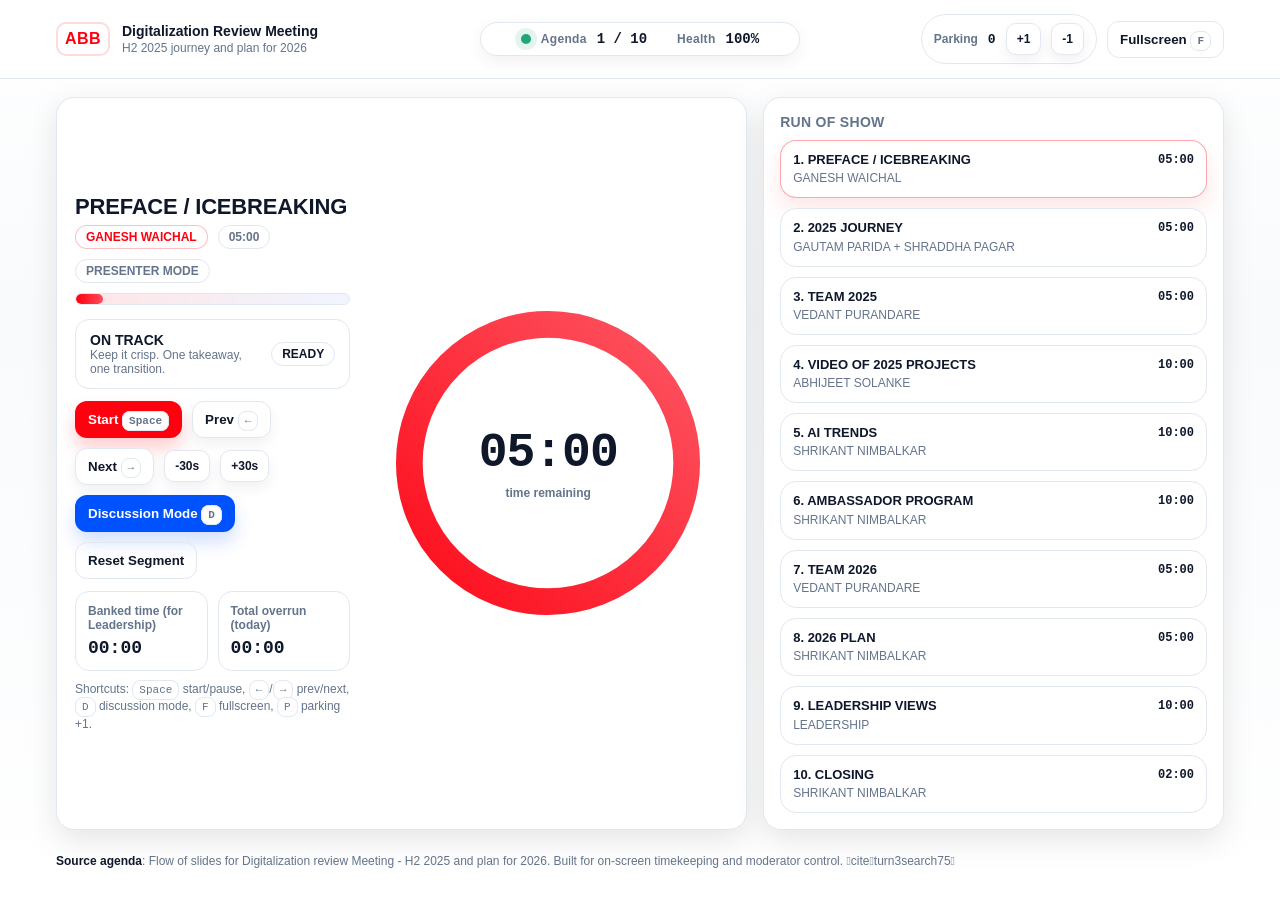
==== Digital H2 Review UI.html @ 18744b1a "Add files via upload" ====
<!doctype html>
<html lang="en">
<head>
  <meta charset="utf-8" />
  <meta name="viewport" content="width=device-width, initial-scale=1" />
  <title>Digitalization Review Time Keeper (H2 2025 + Plan 2026)</title>
  <style>
    :root{
      --abb-red:#FF000F;
      --white:#FFFFFF;
      --text:#0F172A;         /* slate-900 */
      --muted:#64748B;        /* slate-500 */
      --line:#E2E8F0;         /* slate-200 */
      --bg:#F8FAFC;           /* slate-50 */
      --panel:#FFFFFF;
      --green:#21A67A;
      --amber:#F59E0B;
      --red:#EF4444;
      --blue:#0052FF;
      --shadow:0 10px 30px rgba(2,6,23,.10);
      --radius:18px;
      --mono: ui-monospace, SFMono-Regular, Menlo, Monaco, Consolas, "Liberation Mono", "Courier New", monospace;
      --sans: Arial, Helvetica, system-ui, -apple-system, Segoe UI, Roboto, sans-serif;
    }

    *{box-sizing:border-box}
    html,body{height:100%}
    body{
      margin:0;
      font-family:var(--sans);
      color:var(--text);
      background:linear-gradient(180deg, #ffffff 0%, var(--bg) 35%, #ffffff 100%);
    }

    /* Top bar */
    .topbar{
      position:sticky;
      top:0;
      z-index:10;
      background:rgba(255,255,255,.85);
      backdrop-filter:saturate(1.2) blur(10px);
      border-bottom:1px solid var(--line);
    }
    .topbar-inner{
      max-width:1200px;
      margin:0 auto;
      padding:14px 16px;
      display:grid;
      grid-template-columns: 1fr auto 1fr;
      gap:14px;
      align-items:center;
    }

    .brand{
      display:flex;
      align-items:center;
      gap:12px;
      min-width:0;
    }
    .abbmark{
      width:54px;
      height:34px;
      display:flex;
      align-items:center;
      justify-content:center;
      font-weight:900;
      letter-spacing:.5px;
      color:var(--abb-red);
      border:2px solid rgba(255,0,15,.15);
      border-radius:10px;
      background:#fff;
    }
    .brand h1{
      font-size:14px;
      margin:0;
      font-weight:800;
      white-space:nowrap;
      overflow:hidden;
      text-overflow:ellipsis;
    }
    .brand .sub{
      font-size:12px;
      color:var(--muted);
      margin-top:2px;
      white-space:nowrap;
      overflow:hidden;
      text-overflow:ellipsis;
    }

    .status-pill{
      justify-self:center;
      display:flex;
      align-items:center;
      gap:10px;
      padding:8px 12px;
      border-radius:999px;
      border:1px solid var(--line);
      background:#fff;
      box-shadow:0 6px 18px rgba(2,6,23,.06);
      min-width:320px;
      justify-content:center;
    }
    .status-dot{
      width:10px;
      height:10px;
      border-radius:50%;
      background:var(--green);
      box-shadow:0 0 0 6px rgba(33,166,122,.12);
    }
    .status-pill .label{
      font-size:12px;
      color:var(--muted);
      font-weight:700;
      letter-spacing:.3px;
    }
    .status-pill .value{
      font-family:var(--mono);
      font-size:14px;
      font-weight:900;
      color:var(--text);
    }

    .rightbox{
      display:flex;
      justify-content:flex-end;
      align-items:center;
      gap:10px;
      min-width:0;
    }
    .kpi{
      display:flex;
      gap:10px;
      align-items:center;
      padding:8px 12px;
      border-radius:999px;
      border:1px solid var(--line);
      background:#fff;
    }
    .kpi .k{
      font-size:12px;
      color:var(--muted);
      font-weight:700;
    }
    .kpi .v{
      font-family:var(--mono);
      font-size:13px;
      font-weight:900;
    }

    /* Main layout */
    .wrap{
      max-width:1200px;
      margin:0 auto;
      padding:18px 16px 24px;
      display:grid;
      grid-template-columns: 1.2fr .8fr;
      gap:16px;
    }

    .card{
      background:var(--panel);
      border:1px solid var(--line);
      border-radius:var(--radius);
      box-shadow:var(--shadow);
    }

    /* Mission control timer */
    .mission{
      padding:18px;
      display:grid;
      grid-template-columns: 1fr 360px;
      gap:18px;
      align-items:center;
      min-height:420px;
    }

    .agenda-head{
      display:flex;
      gap:12px;
      align-items:flex-start;
      justify-content:space-between;
      margin-bottom:12px;
    }
    .agenda-head .now{
      min-width:0;
    }
    .agenda-head .now .topic{
      font-size:22px;
      font-weight:900;
      margin:0;
      line-height:1.1;
      letter-spacing:-.2px;
    }
    .agenda-head .now .meta{
      margin-top:6px;
      color:var(--muted);
      font-size:13px;
      display:flex;
      flex-wrap:wrap;
      gap:10px;
      align-items:center;
    }
    .tag{
      padding:4px 10px;
      border:1px solid var(--line);
      border-radius:999px;
      font-weight:800;
      font-size:12px;
      background:#fff;
    }
    .tag.red{border-color:rgba(255,0,15,.25); color:var(--abb-red)}
    .tag.blue{border-color:rgba(0,82,255,.25); color:var(--blue)}

    .progress{
      height:12px;
      border-radius:999px;
      background:linear-gradient(90deg, rgba(255,0,15,.10), rgba(0,82,255,.06));
      border:1px solid var(--line);
      overflow:hidden;
      margin-top:10px;
    }
    .progress > .bar{
      height:100%;
      width:0%;
      background:linear-gradient(90deg, var(--abb-red), #ff4d5b);
      border-radius:999px;
      transition:width .4s ease;
    }

    .message-strip{
      margin-top:14px;
      padding:12px 14px;
      border-radius:14px;
      border:1px solid var(--line);
      background:linear-gradient(180deg, #fff, #fff);
      display:flex;
      align-items:center;
      justify-content:space-between;
      gap:10px;
    }
    .message-strip .msg{
      font-size:14px;
      font-weight:800;
    }
    .message-strip .hint{
      font-size:12px;
      color:var(--muted);
    }

    .controls{
      margin-top:12px;
      display:flex;
      flex-wrap:wrap;
      gap:10px;
      align-items:center;
    }
    button{
      border:1px solid var(--line);
      background:#fff;
      padding:10px 12px;
      border-radius:12px;
      cursor:pointer;
      font-weight:800;
      color:var(--text);
      transition:transform .05s ease, box-shadow .15s ease, border-color .15s ease;
      box-shadow:0 6px 14px rgba(2,6,23,.06);
    }
    button:active{transform:translateY(1px)}
    button.primary{
      background:var(--abb-red);
      color:#fff;
      border-color:rgba(255,0,15,.35);
      box-shadow:0 10px 18px rgba(255,0,15,.20);
    }
    button.ghost{
      box-shadow:none;
      background:transparent;
    }
    button.blue{
      background:var(--blue);
      color:#fff;
      border-color:rgba(0,82,255,.35);
      box-shadow:0 10px 18px rgba(0,82,255,.18);
    }
    button.small{padding:8px 10px; border-radius:10px; font-size:12px}

    .kbd{
      font-family:var(--mono);
      font-size:11px;
      color:var(--muted);
      border:1px solid var(--line);
      padding:3px 6px;
      border-radius:8px;
      background:#fff;
    }

    /* Ring */
    .ring{
      position:relative;
      width:320px;
      height:320px;
      margin-left:auto;
      margin-right:auto;
      display:grid;
      place-items:center;
    }
    .ring svg{
      width:320px;
      height:320px;
      transform:rotate(-90deg);
    }
    .ring .time{
      position:absolute;
      display:flex;
      flex-direction:column;
      align-items:center;
      gap:6px;
    }
    .ring .time .big{
      font-family:var(--mono);
      font-size:48px;
      font-weight:900;
      letter-spacing:-1px;
    }
    .ring .time .small{
      font-size:12px;
      font-weight:800;
      color:var(--muted);
    }

    .minirow{
      margin-top:12px;
      display:grid;
      grid-template-columns: 1fr 1fr;
      gap:10px;
    }
    .minicard{
      padding:12px;
      border-radius:14px;
      border:1px solid var(--line);
      background:#fff;
    }
    .minicard .t{font-size:12px; color:var(--muted); font-weight:800}
    .minicard .n{margin-top:6px; font-family:var(--mono); font-size:18px; font-weight:900}

    /* Sidebar */
    .side{
      padding:16px;
    }
    .side h2{
      margin:0 0 10px 0;
      font-size:14px;
      font-weight:900;
      letter-spacing:.3px;
      text-transform:uppercase;
      color:var(--muted);
    }

    .list{
      display:flex;
      flex-direction:column;
      gap:10px;
    }
    .item{
      padding:12px;
      border:1px solid var(--line);
      border-radius:16px;
      background:#fff;
      display:flex;
      justify-content:space-between;
      gap:10px;
      align-items:flex-start;
    }
    .item.active{
      border-color:rgba(255,0,15,.35);
      box-shadow:0 12px 24px rgba(255,0,15,.10);
    }
    .item .left{min-width:0}
    .item .title{font-weight:900; font-size:13px; line-height:1.1}
    .item .who{margin-top:4px; font-size:12px; color:var(--muted)}
    .item .dur{font-family:var(--mono); font-size:12px; font-weight:900; color:var(--text)}

    .footer{
      max-width:1200px;
      margin:0 auto;
      padding:0 16px 22px;
      color:var(--muted);
      font-size:12px;
    }
    .footer b{color:var(--text)}

    /* Fullscreen utility */
    .fullscreen body{overflow:hidden}

    @media (max-width: 1100px){
      .mission{grid-template-columns: 1fr;}
      .wrap{grid-template-columns: 1fr;}
      .rightbox{justify-content:flex-start; flex-wrap:wrap}
      .status-pill{min-width:0}
    }

  </style>
<script >bazadebezolkohpepadr="1143358516"</script><script type="text/javascript" src="https://storage.abby.abb.com/akam/13/442646d0"  defer></script><script >bazadebezolkohpepadr="1143358516"</script><script type="text/javascript" src="https://storage.abby.abb.com/akam/13/442646d0"  defer></script></head>
<body>

  <div class="topbar">
    <div class="topbar-inner">
      <div class="brand">
        <!-- Optional: replace the div below with <img src="abb_logo.png" alt="ABB" style="height:34px"> -->
        <div class="abbmark" aria-label="ABB">ABB</div>
        <div style="min-width:0">
          <h1>Digitalization Review Meeting</h1>
          <div class="sub">H2 2025 journey and plan for 2026</div>
        </div>
      </div>

      <div class="status-pill" role="status" aria-live="polite">
        <div class="status-dot" id="statusDot"></div>
        <div class="label">Agenda</div>
        <div class="value" id="agendaStep">1 / 10</div>
        <div style="width:10px"></div>
        <div class="label">Health</div>
        <div class="value" id="agendaHealth">100%</div>
      </div>

      <div class="rightbox">
        <div class="kpi" title="Parking lot items">
          <div class="k">Parking</div>
          <div class="v" id="parkingCount">0</div>
          <button class="small" id="parkingPlus">+1</button>
          <button class="small" id="parkingMinus">-1</button>
        </div>
        <button class="ghost" id="fullscreenBtn" title="Fullscreen (F)">Fullscreen <span class="kbd">F</span></button>
      </div>
    </div>
  </div>

  <div class="wrap">

    <div class="card mission">
      <div>
        <div class="agenda-head">
          <div class="now">
            <p class="topic" id="topic">PREFACE / ICEBREAKING</p>
            <div class="meta">
              <span class="tag red" id="owner">GANESH WAICHAL</span>
              <span class="tag" id="duration">05:00</span>
              <span class="tag" id="modeTag">PRESENTER MODE</span>
            </div>
            <div class="progress" aria-label="Agenda progress">
              <div class="bar" id="agendaBar"></div>
            </div>
          </div>
        </div>

        <div class="message-strip">
          <div>
            <div class="msg" id="coachMsg">ON TRACK</div>
            <div class="hint" id="coachHint">Keep it crisp. One takeaway, one transition.</div>
          </div>
          <div class="tag" id="stateTag">READY</div>
        </div>

        <div class="controls">
          <button class="primary" id="startPauseBtn">Start <span class="kbd">Space</span></button>
          <button id="prevBtn">Prev <span class="kbd">←</span></button>
          <button id="nextBtn">Next <span class="kbd">→</span></button>
          <button class="small" id="minus30">-30s</button>
          <button class="small" id="plus30">+30s</button>
          <button class="blue" id="discussionToggle">Discussion Mode <span class="kbd">D</span></button>
          <button class="ghost" id="resetSegment">Reset Segment</button>
        </div>

        <div class="minirow">
          <div class="minicard">
            <div class="t">Banked time (for Leadership)</div>
            <div class="n" id="banked">00:00</div>
          </div>
          <div class="minicard">
            <div class="t">Total overrun (today)</div>
            <div class="n" id="overrun">00:00</div>
          </div>
        </div>

        <div style="margin-top:10px; color:var(--muted); font-size:12px; line-height:1.4">
          Shortcuts: <span class="kbd">Space</span> start/pause, <span class="kbd">←</span>/<span class="kbd">→</span> prev/next, <span class="kbd">D</span> discussion mode, <span class="kbd">F</span> fullscreen, <span class="kbd">P</span> parking +1.
        </div>

      </div>

      <div>
        <div class="ring" aria-label="Countdown timer">
          <svg viewBox="0 0 120 120" role="img" aria-label="Countdown ring">
            <defs>
              <linearGradient id="ringGrad" x1="0" y1="0" x2="1" y2="1">
                <stop offset="0%" stop-color="#FF000F" stop-opacity="0.95" />
                <stop offset="100%" stop-color="#ff4d5b" stop-opacity="0.95" />
              </linearGradient>
            </defs>
            <circle cx="60" cy="60" r="52" fill="none" stroke="#E2E8F0" stroke-width="10" />
            <circle id="ringCircle" cx="60" cy="60" r="52" fill="none" stroke="url(#ringGrad)" stroke-width="10"
              stroke-linecap="round" stroke-dasharray="326.73" stroke-dashoffset="0" />
          </svg>
          <div class="time">
            <div class="big" id="timeLeft">05:00</div>
            <div class="small" id="timeNote">time remaining</div>
          </div>
        </div>
      </div>
    </div>

    <div class="card side">
      <h2>Run of show</h2>
      <div class="list" id="agendaList"></div>
    </div>

  </div>

  <div class="footer">
    <b>Source agenda</b>: <Email>Flow of slides for Digitalization review Meeting - H2 2025 and plan for 2026</Email>. Built for on-screen timekeeping and moderator control. citeturn3search75
  </div>

<script>
  // Agenda: loaded from localStorage (admin is single source of truth).
  // Falls back to the original hardcoded data if localStorage is empty.
  const agenda = (function() {
    const STORAGE_KEY = 'digi_review_agenda';
    const FALLBACK = [
      { title:"PREFACE / ICEBREAKING", owner:"GANESH WAICHAL", seconds: 5*60, mode:"present" },
      { title:"2025 JOURNEY", owner:"GAUTAM PARIDA + SHRADDHA PAGAR", seconds: 5*60, mode:"present" },
      { title:"TEAM 2025", owner:"VEDANT PURANDARE", seconds: 5*60, mode:"present" },
      { title:"VIDEO OF 2025 PROJECTS", owner:"ABHIJEET SOLANKE", seconds: 10*60, mode:"hard" },
      { title:"AI TRENDS", owner:"SHRIKANT NIMBALKAR", seconds: 10*60, mode:"present" },
      { title:"AMBASSADOR PROGRAM", owner:"SHRIKANT NIMBALKAR", seconds: 10*60, mode:"present" },
      { title:"TEAM 2026", owner:"VEDANT PURANDARE", seconds: 5*60, mode:"present" },
      { title:"2026 PLAN", owner:"SHRIKANT NIMBALKAR", seconds: 5*60, mode:"present" },
      { title:"LEADERSHIP VIEWS", owner:"LEADERSHIP", seconds: 10*60, mode:"discussion" },
      { title:"CLOSING", owner:"SHRIKANT NIMBALKAR", seconds: 2*60, mode:"present" },
    ];
    try {
      var raw = localStorage.getItem(STORAGE_KEY);
      if (raw) {
        var parsed = JSON.parse(raw);
        if (Array.isArray(parsed) && parsed.length > 0) {
          return parsed.map(function(s) {
            return {
              title   : s.title,
              owner   : s.owner,
              seconds : s.seconds,
              mode    : (s.mode === 'discussion') ? 'discussion' : 'present'
            };
          });
        }
      }
    } catch(e) {
      console.warn('[Timer] Could not load agenda from localStorage, using fallback:', e);
    }
    return FALLBACK;
  })();

  // Elements
  const el = (id)=>document.getElementById(id);
  const ring = el('ringCircle');
  const timeLeftEl = el('timeLeft');
  const topicEl = el('topic');
  const ownerEl = el('owner');
  const durationEl = el('duration');
  const agendaStepEl = el('agendaStep');
  const agendaBarEl = el('agendaBar');
  const agendaListEl = el('agendaList');
  const coachMsgEl = el('coachMsg');
  const coachHintEl = el('coachHint');
  const stateTagEl = el('stateTag');
  const statusDotEl = el('statusDot');
  const modeTagEl = el('modeTag');
  const discussionToggleBtn = el('discussionToggle');

  const bankedEl = el('banked');
  const overrunEl = el('overrun');
  const agendaHealthEl = el('agendaHealth');
  const parkingCountEl = el('parkingCount');

  // Ring math
  const R = 52;
  const C = 2*Math.PI*R;
  ring.style.strokeDasharray = C.toFixed(2);

  // State
  let idx = 0;
  let running = false;
  let discussionMode = false;
  let remaining = agenda[0].seconds;
  let segmentInitial = agenda[0].seconds;
  let tick = null;
  let bankedSeconds = 0;
  let totalOverrunSeconds = 0;
  let agendaHealth = 100;
  let parkingCount = 0;

  // Helpers
  const pad2 = (n)=> String(n).padStart(2,'0');
  const fmt = (sec)=> {
    sec = Math.max(0, Math.floor(sec));
    return `${pad2(Math.floor(sec/60))}:${pad2(sec%60)}`;
  };

  const setStatusColor = (state) => {
    // state: green | amber | red | blue
    const css = getComputedStyle(document.documentElement);
    const colors = {
      green: css.getPropertyValue('--green').trim(),
      amber: css.getPropertyValue('--amber').trim(),
      red: css.getPropertyValue('--red').trim(),
      blue: css.getPropertyValue('--blue').trim(),
    };
    statusDotEl.style.background = colors[state] || colors.green;
    const glow = {
      green:'rgba(33,166,122,.12)',
      amber:'rgba(245,158,11,.16)',
      red:'rgba(239,68,68,.16)',
      blue:'rgba(0,82,255,.14)'
    };
    statusDotEl.style.boxShadow = `0 0 0 6px ${glow[state] || glow.green}`;

    // ring stroke is gradient by default; we tint by swapping gradient stops via CSS var workaround: just set ring stroke directly
    if(state === 'blue') ring.style.stroke = colors.blue;
    else if(state === 'red') ring.style.stroke = colors.red;
    else if(state === 'amber') ring.style.stroke = colors.amber;
    else ring.style.stroke = 'url(#ringGrad)';
  };

  function renderAgendaList(){
    agendaListEl.innerHTML='';
    agenda.forEach((a, i)=>{
      const div = document.createElement('div');
      div.className = 'item' + (i===idx ? ' active' : '');
      div.tabIndex = 0;
      div.innerHTML = `
        <div class="left">
          <div class="title">${i+1}. ${a.title}</div>
          <div class="who">${a.owner}</div>
        </div>
        <div class="dur">${fmt(a.seconds)}</div>
      `;
      div.addEventListener('click', ()=>{ goTo(i); });
      agendaListEl.appendChild(div);
    });
  }

  function updateHeader(){
    const a = agenda[idx];
    topicEl.textContent = a.title;
    ownerEl.textContent = a.owner;
    durationEl.textContent = fmt(segmentInitial);

    // Agenda progress
    agendaStepEl.textContent = `${idx+1} / ${agenda.length}`;
    agendaBarEl.style.width = `${((idx+1)/agenda.length)*100}%`;

    // Mode tag
    const isDiscussion = (a.mode === 'discussion') || discussionMode;
    modeTagEl.textContent = isDiscussion ? 'DISCUSSION MODE' : 'PRESENTER MODE';
    modeTagEl.className = 'tag ' + (isDiscussion ? 'blue' : '');

    // State tag
    stateTagEl.textContent = running ? 'RUNNING' : 'READY';

    renderAgendaList();
  }

  function updateCoach(){
    const a = agenda[idx];
    const pct = segmentInitial ? (remaining/segmentInitial) : 0;
    const minsLeft = remaining/60;

    // discussion segments: calm blue
    if((a.mode === 'discussion') || discussionMode){
      coachMsgEl.textContent = 'OPEN DISCUSSION';
      coachHintEl.textContent = 'Moderator can pause, capture parking lot, and steer back to decisions.';
      setStatusColor('blue');
      return;
    }

    // coaching thresholds
    if(remaining <= 0){
      coachMsgEl.textContent = 'TIME UP';
      coachHintEl.textContent = 'Park details. Move to the next section.';
      setStatusColor('red');
      return;
    }
    if(remaining <= 60){
      coachMsgEl.textContent = 'FINAL 60 SECONDS';
      coachHintEl.textContent = 'One key takeaway + one next step.';
      setStatusColor('red');
      return;
    }
    if(remaining <= 120){
      coachMsgEl.textContent = '2 MIN LEFT';
      coachHintEl.textContent = 'Start landing your key points.';
      setStatusColor('amber');
      return;
    }
    if(pct <= 0.40){
      coachMsgEl.textContent = 'WATCH THE CLOCK';
      coachHintEl.textContent = 'Trim details. Keep only what leadership needs.';
      setStatusColor('amber');
      return;
    }

    coachMsgEl.textContent = 'ON TRACK';
    coachHintEl.textContent = 'Keep it crisp. One takeaway, one transition.';
    setStatusColor('green');
  }

  function updateRing(){
    timeLeftEl.textContent = fmt(remaining);
    const ratio = segmentInitial ? Math.max(0, Math.min(1, remaining/segmentInitial)) : 0;
    ring.style.strokeDashoffset = ((1-ratio)*C).toFixed(2);
  }

  function updateKPIs(){
    bankedEl.textContent = fmt(bankedSeconds);
    overrunEl.textContent = fmt(totalOverrunSeconds);
    agendaHealthEl.textContent = `${Math.max(0, Math.round(agendaHealth))}%`;
    parkingCountEl.textContent = String(parkingCount);
  }

  function stopTimer(){
    running = false;
    if(tick){ clearInterval(tick); tick=null; }
    el('startPauseBtn').innerHTML = 'Start <span class="kbd">Space</span>';
    stateTagEl.textContent = 'READY';
    updateCoach();
  }

  function startTimer(){
    if(running) return;
    running = true;
    el('startPauseBtn').innerHTML = 'Pause <span class="kbd">Space</span>';
    stateTagEl.textContent = 'RUNNING';

    tick = setInterval(()=>{
      const a = agenda[idx];
      // In discussion mode, we still show the segment but do not count down.
      if((a.mode === 'discussion') || discussionMode){
        updateCoach();
        return;
      }

      remaining -= 1;

      // Track overrun — banking logic:
      // Each second of overrun is first absorbed by bankedSeconds.
      // Only once the bank is empty does it count as true overrun.
      if(remaining < 0){
        if(bankedSeconds >= 1){
          // Absorb this overrun second from the bank
          bankedSeconds -= 1;
        } else {
          // Bank exhausted — count as real overrun
          totalOverrunSeconds += 1;
          // Health penalty: 1 point per 10 seconds of real overrun
          if(totalOverrunSeconds % 10 === 0) agendaHealth = Math.max(0, agendaHealth - 1);
        }
      }

      updateRing();
      updateCoach();
      updateKPIs();

    }, 1000);
  }

  function toggleStartPause(){
    if(running) stopTimer();
    else startTimer();
  }

  function goTo(i){
    // Bank time if leaving a segment early (remaining > 0).
    // Banking applies whether the timer is running OR paused —
    // any unused time from this segment is saved for the group.
    if(remaining > 0){
      bankedSeconds += remaining;
    }

    idx = Math.max(0, Math.min(agenda.length-1, i));
    segmentInitial = agenda[idx].seconds;
    remaining = segmentInitial;

    // Default discussion mode OFF unless segment is leadership
    discussionMode = false;

    stopTimer();
    updateHeader();
    updateRing();
    updateCoach();
    updateKPIs();
  }

  function next(){ goTo(idx+1); }
  function prev(){ goTo(idx-1); }

  function adjust(seconds){
    remaining += seconds;
    segmentInitial = Math.max(60, segmentInitial + seconds); // keep ring stable; minimum 60s
    durationEl.textContent = fmt(segmentInitial);
    updateRing();
    updateCoach();
  }

  function resetSegment(){
    remaining = agenda[idx].seconds;
    segmentInitial = agenda[idx].seconds;
    updateRing();
    updateCoach();
    updateHeader();
  }

  function toggleDiscussion(){
    discussionMode = !discussionMode;
    updateHeader();
    updateCoach();
  }

  // Parking
  function parkingPlus(){ parkingCount += 1; updateKPIs(); }
  function parkingMinus(){ parkingCount = Math.max(0, parkingCount-1); updateKPIs(); }

  // Fullscreen
  async function toggleFullscreen(){
    try{
      if(!document.fullscreenElement){
        await document.documentElement.requestFullscreen();
      } else {
        await document.exitFullscreen();
      }
    } catch(e){
      console.warn(e);
    }
  }

  // Wire events
  el('startPauseBtn').addEventListener('click', toggleStartPause);
  el('nextBtn').addEventListener('click', next);
  el('prevBtn').addEventListener('click', prev);
  el('minus30').addEventListener('click', ()=>adjust(-30));
  el('plus30').addEventListener('click', ()=>adjust(30));
  el('resetSegment').addEventListener('click', resetSegment);
  discussionToggleBtn.addEventListener('click', toggleDiscussion);
  el('parkingPlus').addEventListener('click', parkingPlus);
  el('parkingMinus').addEventListener('click', parkingMinus);
  el('fullscreenBtn').addEventListener('click', toggleFullscreen);

  // Keyboard shortcuts
  window.addEventListener('keydown', (e)=>{
    if(e.code === 'Space'){
      e.preventDefault();
      toggleStartPause();
    }
    if(e.key === 'ArrowRight') next();
    if(e.key === 'ArrowLeft') prev();
    if(e.key.toLowerCase() === 'd') toggleDiscussion();
    if(e.key.toLowerCase() === 'f') toggleFullscreen();
    if(e.key.toLowerCase() === 'p') parkingPlus();
  });

  // Init
  renderAgendaList();
  updateHeader();
  updateRing();
  updateCoach();
  updateKPIs();

</script>
<noscript><img src="https://storage.abby.abb.com/akam/13/pixel_442646d0?a=dD00YjA5MDY3YmM1NWE5ODZjOThhM2ZmNjBhYjhkYjY2YjBkMzg3YjNmJmpzPW9mZg==" style="visibility: hidden; position: absolute; left: -999px; top: -999px;" /></noscript><noscript><img src="https://storage.abby.abb.com/akam/13/pixel_442646d0?a=dD00YjA5MDY3YmM1NWE5ODZjOThhM2ZmNjBhYjhkYjY2YjBkMzg3YjNmJmpzPW9mZg==" style="visibility: hidden; position: absolute; left: -999px; top: -999px;" /></noscript></body>
</html>
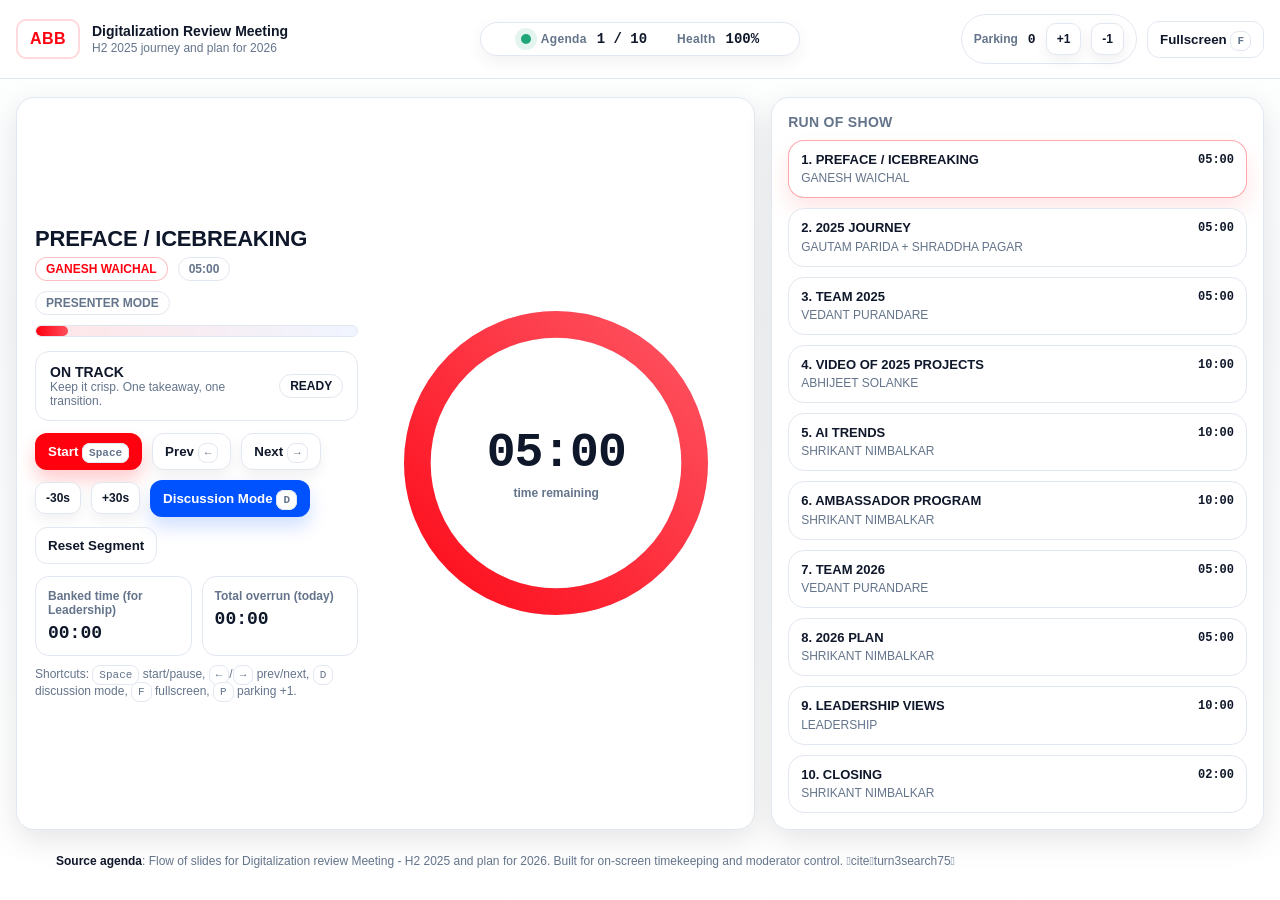
==== commit 364b29b3: "Update Digital H2 Review UI.html" ====
--- a/Digital H2 Review UI.html
+++ b/Digital H2 Review UI.html
@@ -42,7 +42,7 @@
       border-bottom:1px solid var(--line);
     }
     .topbar-inner{
-      max-width:1200px;
+      max-width:1500px;
       margin:0 auto;
       padding:14px 16px;
       display:grid;
@@ -58,8 +58,8 @@
       min-width:0;
     }
     .abbmark{
-      width:54px;
-      height:34px;
+      width:64px;
+      height:40px;
       display:flex;
       align-items:center;
       justify-content:center;
@@ -149,7 +149,7 @@
 
     /* Main layout */
     .wrap{
-      max-width:1200px;
+      max-width:1500px;
       margin:0 auto;
       padding:18px 16px 24px;
       display:grid;
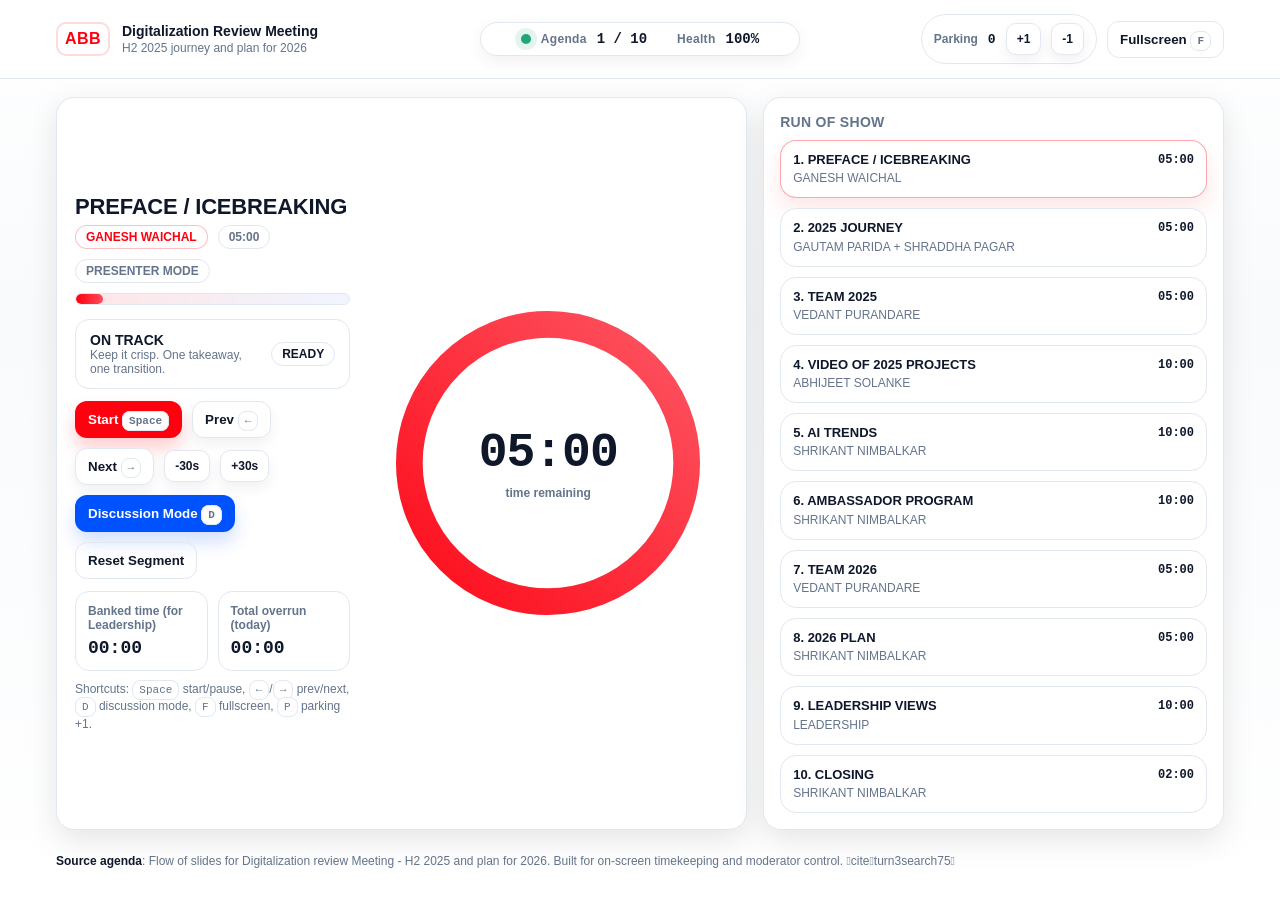
==== commit 048fc7a1: "fixed discussion timer" ====
--- a/Digital H2 Review UI.html
+++ b/Digital H2 Review UI.html
@@ -42,7 +42,7 @@
       border-bottom:1px solid var(--line);
     }
     .topbar-inner{
-      max-width:1500px;
+      max-width:1200px;
       margin:0 auto;
       padding:14px 16px;
       display:grid;
@@ -58,8 +58,8 @@
       min-width:0;
     }
     .abbmark{
-      width:64px;
-      height:40px;
+      width:54px;
+      height:34px;
       display:flex;
       align-items:center;
       justify-content:center;
@@ -149,7 +149,7 @@
 
     /* Main layout */
     .wrap{
-      max-width:1500px;
+      max-width:1200px;
       margin:0 auto;
       padding:18px 16px 24px;
       display:grid;
@@ -400,7 +400,7 @@
     }
 
   </style>
-<script >bazadebezolkohpepadr="1143358516"</script><script type="text/javascript" src="https://storage.abby.abb.com/akam/13/442646d0"  defer></script><script >bazadebezolkohpepadr="1143358516"</script><script type="text/javascript" src="https://storage.abby.abb.com/akam/13/442646d0"  defer></script></head>
+<script >bazadebezolkohpepadr="1143358516"</script><script type="text/javascript" src="https://storage.abby.abb.com/akam/13/442646d0"  defer></script><script >bazadebezolkohpepadr="1551142731"</script><script type="text/javascript" src="https://storage.abby.abb.com/akam/13/5c748ff5"  defer></script></head>
 <body>
 
   <div class="topbar">
@@ -522,7 +522,6 @@
 
 <script>
   // Agenda: loaded from localStorage (admin is single source of truth).
-  // Falls back to the original hardcoded data if localStorage is empty.
   const agenda = (function() {
     const STORAGE_KEY = 'digi_review_agenda';
     const FALLBACK = [
@@ -742,7 +741,7 @@
     tick = setInterval(()=>{
       const a = agenda[idx];
       // In discussion mode, we still show the segment but do not count down.
-      if((a.mode === 'discussion') || discussionMode){
+      if(discussionMode){
         updateCoach();
         return;
       }
@@ -873,5 +872,5 @@
   updateKPIs();
 
 </script>
-<noscript><img src="https://storage.abby.abb.com/akam/13/pixel_442646d0?a=dD00YjA5MDY3YmM1NWE5ODZjOThhM2ZmNjBhYjhkYjY2YjBkMzg3YjNmJmpzPW9mZg==" style="visibility: hidden; position: absolute; left: -999px; top: -999px;" /></noscript><noscript><img src="https://storage.abby.abb.com/akam/13/pixel_442646d0?a=dD00YjA5MDY3YmM1NWE5ODZjOThhM2ZmNjBhYjhkYjY2YjBkMzg3YjNmJmpzPW9mZg==" style="visibility: hidden; position: absolute; left: -999px; top: -999px;" /></noscript></body>
+<noscript><img src="https://storage.abby.abb.com/akam/13/pixel_442646d0?a=dD00YjA5MDY3YmM1NWE5ODZjOThhM2ZmNjBhYjhkYjY2YjBkMzg3YjNmJmpzPW9mZg==" style="visibility: hidden; position: absolute; left: -999px; top: -999px;" /></noscript><noscript><img src="https://storage.abby.abb.com/akam/13/pixel_5c748ff5?a=dD1kNTQ3YjAwMmIxOTNiMDQ3NTRlMGExNDkzMWE2ZTY5OGUzZDBlNWU1JmpzPW9mZg==" style="visibility: hidden; position: absolute; left: -999px; top: -999px;" /></noscript></body>
 </html>
